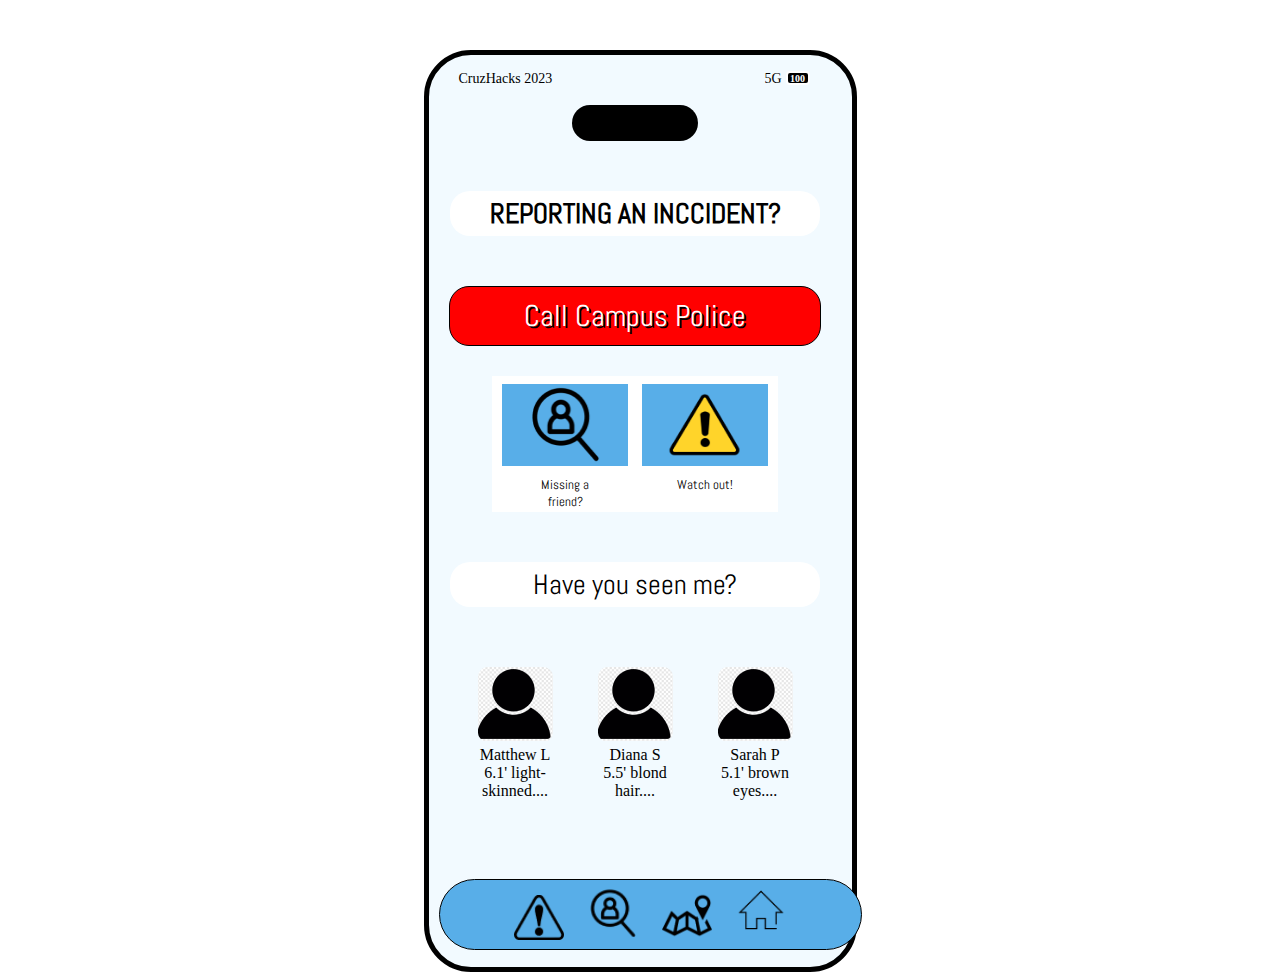
==== stephanys/index.html @ 381e0c29 "added javascript to create responsive buttons" ====
<!DOCTYPE html>
<html lang="en">
  <head>
    <meta charset="UTF-8" />
    <meta http-equiv="X-UA-Compatible" content="IE=edge" />
    <meta name="viewport" content="width=device-width, initial-scale=1.0" />
    <link rel="stylesheet" href="style.css" />
    <title>Document</title>
  </head>
  <body>
    <section class="main">
      <div class="operator-name">CruzHacks 2023</div>
      <div class="dynamic-island"></div>
      <!-- <div class="dynamic-island-camera"></div> -->
      <div class="operator-icons">
        5G
        <div class="battery">100</div>
      </div>
      <div class="incident-title">
        <strong>REPORTING AN INCCIDENT?</strong>
      </div>
      <div>
        <p class="call-link">
          <a id="call-campus-police" href="#">Call Campus Police</a>
        </p>
      </div>
      <div class="incident-types">
        <div class="missing-incident">
          <div class="image-background-container">
            <img class="button-image" src="images/image 1.png" alt="missing" />
          </div>
          <button>
            <a href="../chris/" target="_blank">Missing a friend?</a>
          </button>
        </div>
        <div>
          <div class="image-background-container">
            <img
              class="button-image"
              src="images/image 17.png"
              alt="watchout"
            />
          </div>
          <button><a href="#">Watch out!</a></button>
        </div>
      </div>
      <div class="missing-person-title">Have you seen me?</div>
      <div class="missing-profiles">
        <div class="profile-card">
          <a href="#"
            ><img
              class="missing-person-image"
              src="images/image 3.png"
              alt="help"
            />
          </a>
          <p>Matthew L</p>
          <p class="description">6.1' light-skinned....</p>
        </div>
        <div class="profile-card">
          <a href="#"
            ><img class="missing-person-image image" src="images/image 3.png" />
          </a>
          <p class="name">Diana S</p>
          <p class="description">5.5' blond hair....</p>
        </div>
        <div class="profile-card">
          <a href="#"
            ><img
              class="missing-person-image"
              src="images/image 3.png"
              alt="help"
            />
          </a>
          <p>Sarah P</p>
          <p class="description">5.1' brown eyes....</p>
        </div>
      </div>
      <footer>
        <div>
          <ul>
            <li>
              <a href="watchout.html"><img src="images/image21.png" /></a>
            </li>
            <li>
              <a href="#"><img src="images/image6.png" /></a>
            </li>
            <li>
              <a href="map.html"><img src="images/image9.png" /></a>
            </li>
            <li>
              <a href="index.html"><img src="images/image18.png" /></a>
            </li>
          </ul>
        </div>
      </footer>
    </section>
    <script src="script.js"></script>
  </body>
</html>
---- stephanys/style.css ----
@import url('https://fonts.googleapis.com/css2?family=Abel&display=swap');
*{
  margin: 0;
  padding: 0;
}
body{
  height: 100vh;
  

}
.main{
  height:852px;
  background-color: #f2faff;
  width: 393px;
  margin: 50px auto;
  border-radius: 47px;
  position: relative;
  border: 5px solid black;
  padding:40px 20px 20px 10px;

 
}
.operator-name{
  position: absolute;
  top: 16px;
  left: 30px;
  font-size: 14px;
  color: rgb(0, 0, 0);
}

.dynamic-island{
  width: 126px;
  height: 36px;
  background: black;
  border-radius: 50px;
  margin: 0 auto;
  margin-top: 10px;
  position: center;
  left: 100px;
  z-index: 99999;
  transition: all .5s;
}

.dynamic-island-camera{
  color: white;
  position: absolute;
  top: 18px;
  right: 110px;
  background: #121212;
  box-shadow: 0 0 1px grey;
  width: 10px;
  height: 10px;
  border-radius: 50px;
  z-index: 99999;
  transition: all .5s;
}

.operator-icons{
  position: absolute;
  top: 16px;
  right: 70px;
  font-size: 14px;
  transition: all .2s;
  color: rgb(0, 0, 0);
}

.battery{
  width: 20px;
  height: 10px;
  border: 2px solid #fff;
  border-radius: 4px;
  font-size: 10px;
  text-align: center;
  color: rgb(255, 255, 255);
  background: #000000;
  font-weight: bold;
  position: absolute;
  top: 0px;
  right: -28px;
}



.incident-title , .missing-person-title{
  margin: 50px auto;
  font-family: 'Abel', sans-serif;
  width: 360px;
  text-align: center;
  padding: 5px ;
  font-size: 28px;
  background-color: #FFFFFF;
  border-radius: 20px;
  
}
.call-link{
  font-family: 'Abel', sans-serif;
  font-size: 30px;
text-shadow: 1px 1px black;

  color: hsl(0, 0%, 100%);
  margin: 20px auto;
  padding: 10px 5px;
  text-align: center;
  background-color: #FF0000;
  border:1px solid black;
  box-shadow:rgba(0, 0, 0, 0.25) ;
  width: 360px;
  border-radius: 20px;

}
.call-link a{
  text-shadow: 2px 2px black;
  text-decoration: none;
  color: #FFFFFF;
}
.incident-types{
  background-color: #FFFFFF;
  padding: 8px  10px 2px 10px;
  width: 266px;
  display: grid;
  grid-template-columns: auto auto;
  text-align: center;
  column-gap: 5%; 
  margin: 30px auto;
}
.image-background-container{
  background-color: #58AEE8;
  display: flex;
  align-content: center;
  justify-content: center;
}
.button-image{
  width: 75px;
  height: 82px; 
}

button{
  font-family: 'Abel', sans-serif;
  background-color: transparent;
  cursor: pointer;
  width: 100px;
  text-align: center;
  border: none;
  border-radius: 4px;
  margin-top: 10px;
  padding:0px 10px;
  font-size: 13px;
  
}
button a{
  text-decoration: none;
  color: black;
}

.missing-profiles{
  width: 360px;
  display: grid;
  grid-template-columns:  auto auto auto;
  margin: 30px auto;
  
  
}
.profile-card{
  width: 100px;
  text-align: center;
  padding: 20px auto;
  margin: 10px auto;
  
}

.missing-person-image{
  width: 75px;
  height: 75px;
}
footer{
  position: absolute;
  bottom: 0;
  width: 100%;
  height: 5.5rem;
  text-align: center;
  border-bottom-right-radius: 60px;
  border-bottom-left-radius: 60px;
 margin:0 auto;
}
ul{
  background-color: #58AEE8;
  padding-bottom: 5px;
  text-align: center;
  border-radius: 40px;
  border: 1px solid black;
  list-style: none;
}
li{
  display: inline-block;
  list-style: none;
  padding-inline: 10px;
}
li img{
  width: 50px;
  
}

/*login html page styling */

.login-page{
  
  margin: 40px auto;
  text-align: center;
}

.logo-image{
  margin-bottom: -60px;
  margin-top: -50px;

}
form { 
  margin: 0 auto;
  background-color: #f2faff;
  width: 300px;
  
} 
.container { 
  padding: 25px; 
  border-radius: 5px;
} 
.login-btn { 
       background-color: #58AEE8; 
       width: 100%;
        color: white; 
        padding: 15px; 
        margin: 10px 0px; 
        border: none; 
        cursor: pointer; 
         } 

 input[type=text], input[type=password] { 
        width: 100%; 
        margin: 8px 0;
        padding: 12px 20px; 
        display: inline-block; 
        box-sizing: border-box; 
    }
 button:hover { 
        opacity: 0.7; 
    } 
 
    /* map html styling*/
  
 .google-maps{
  margin: 60px auto;
  display: flex;
  justify-content: center;
  position: relative;
  overflow: hidden;
  top: 0px;
  left: 0px;
  width: 100%;
  height: 40%;
  border-radius: 10px;
  margin:30px auto;
  border: 2px solid black;
}
 

 .comment-section{
  width:100%;
  border: 1px solid black;
  border-radius: 5px;
  background-color: #FFFFFF;
  padding: 5px;
  
 }
 
 .insert-comment-box{
  text-align: left;
  width: 103%;
  margin-top: 10px;
 }
input{
  border: none;
  border-radius: 4px;
  height: 60px;
  padding:12px 10px;
}
 .submit-btn{       
  background-color: #58AEE8; 
  width: 30%;
   color: white; 
   padding: 10px; 
   border: none; 
   cursor: pointer; 
    }
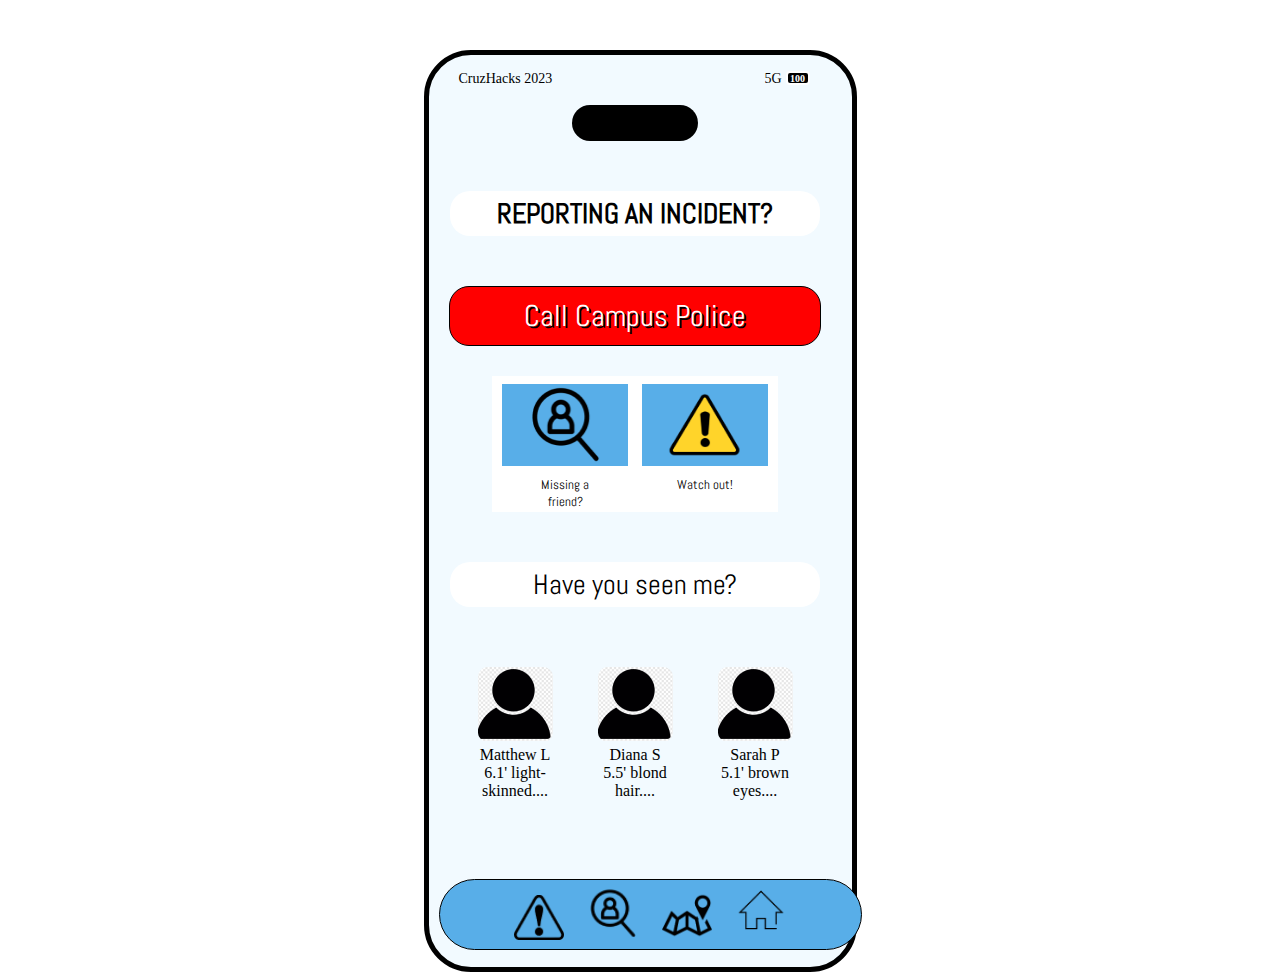
==== commit 4c234009: "mispelled correction" ====
--- a/stephanys/index.html
+++ b/stephanys/index.html
@@ -17,7 +17,7 @@
         <div class="battery">100</div>
       </div>
       <div class="incident-title">
-        <strong>REPORTING AN INCCIDENT?</strong>
+        <strong>REPORTING AN INCIDENT?</strong>
       </div>
       <div>
         <p class="call-link">
@@ -41,7 +41,9 @@
               alt="watchout"
             />
           </div>
-          <button><a href="#">Watch out!</a></button>
+          <button>
+            <a href="watchout.html" target="_blank">Watch out!</a>
+          </button>
         </div>
       </div>
       <div class="missing-person-title">Have you seen me?</div>
@@ -80,7 +82,7 @@
         <div>
           <ul>
             <li>
-              <a href="watchout.html"><img src="images/image21.png" /></a>
+              <a href="incidents.html"><img src="images/image21.png" /></a>
             </li>
             <li>
               <a href="#"><img src="images/image6.png" /></a>
--- a/stephanys/style.css
+++ b/stephanys/style.css
@@ -289,4 +289,21 @@
    padding: 10px; 
    border: none; 
    cursor: pointer; 
-    } +    } 
+    /*--------------------Incidents Page Styling--------------*/
+
+    .incident-log-title{
+      margin: 30px auto;
+      font-family: 'Abel', sans-serif;
+      width: 360px;
+      text-align: center;
+      padding: 5px ;
+      font-size: 28px;
+      border-radius: 20px;
+    }
+    .incident-log{
+      width: 360px;
+      height: 520px;
+      background-color: #FFFFFF; 
+      margin: 0 auto;
+    }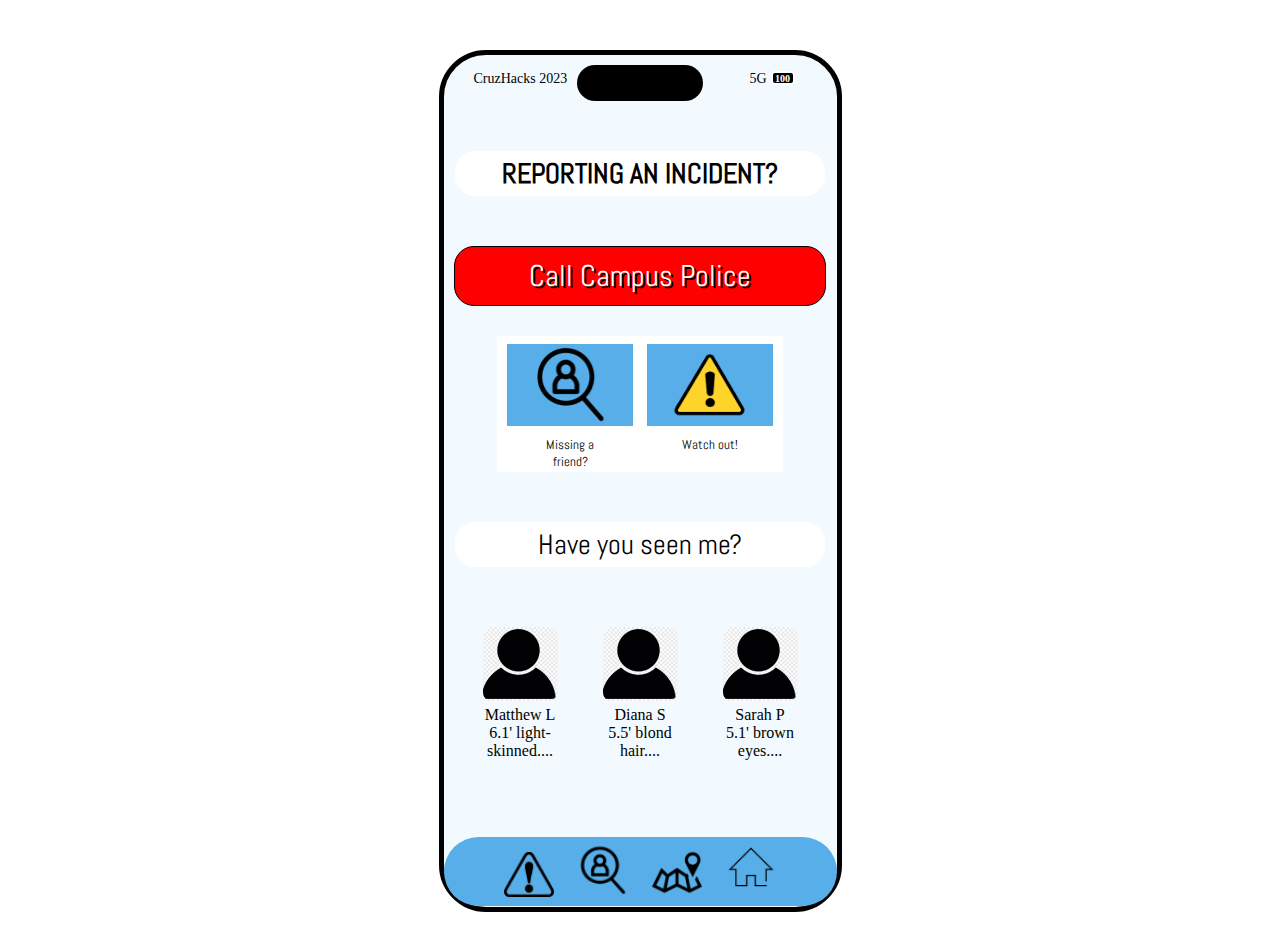
==== commit 3b00bc28: "Adding footer to incident report. Refactoring images under stephanys." ====
--- a/stephanys/index.html
+++ b/stephanys/index.html
@@ -27,22 +27,22 @@
       <div class="incident-types">
         <div class="missing-incident">
           <div class="image-background-container">
-            <img class="button-image" src="images/image 1.png" alt="missing" />
+            <img class="button-image" src="../images/report-incident.png" alt="missing" />
           </div>
           <button>
-            <a href="../chris/" target="_blank">Missing a friend?</a>
+            <a href="../chris/index.html" target="_self">Missing a friend?</a>
           </button>
         </div>
         <div>
           <div class="image-background-container">
             <img
               class="button-image"
-              src="images/image 17.png"
+              src="../images/incidents-yellow.png"
               alt="watchout"
             />
           </div>
           <button>
-            <a href="watchout.html" target="_blank">Watch out!</a>
+            <a href="../Fe/incident-report.html" target="_self">Watch out!</a>
           </button>
         </div>
       </div>
@@ -52,7 +52,7 @@
           <a href="#"
             ><img
               class="missing-person-image"
-              src="images/image 3.png"
+              src="../images/figure.png"
               alt="help"
             />
           </a>
@@ -61,7 +61,7 @@
         </div>
         <div class="profile-card">
           <a href="#"
-            ><img class="missing-person-image image" src="images/image 3.png" />
+            ><img class="missing-person-image image" src="../images/figure.png" />
           </a>
           <p class="name">Diana S</p>
           <p class="description">5.5' blond hair....</p>
@@ -70,7 +70,7 @@
           <a href="#"
             ><img
               class="missing-person-image"
-              src="images/image 3.png"
+              src="../images/figure.png"
               alt="help"
             />
           </a>
@@ -82,16 +82,16 @@
         <div>
           <ul>
             <li>
-              <a href="incidents.html"><img src="images/image21.png" /></a>
+              <a href="incidents.html"><img src="../images/incidents-logo.png" /></a>
             </li>
             <li>
-              <a href="#"><img src="images/image6.png" /></a>
+              <a href="#"><img src="../images/missing-persons-gallery.png" /></a>
             </li>
             <li>
-              <a href="map.html"><img src="images/image9.png" /></a>
+              <a href="map.html"><img src="../images/map.png" /></a>
             </li>
             <li>
-              <a href="index.html"><img src="images/image18.png" /></a>
+              <a href="index.html"><img src="../images/home.png" /></a>
             </li>
           </ul>
         </div>
--- a/stephanys/style.css
+++ b/stephanys/style.css
@@ -16,7 +16,7 @@
   border-radius: 47px;
   position: relative;
   border: 5px solid black;
-  padding:40px 20px 20px 10px;
+  /* padding:40px 20px 0px 0px; */
 
  
 }
@@ -79,8 +79,6 @@
   right: -28px;
 }
 
-
-
 .incident-title , .missing-person-title{
   margin: 50px auto;
   font-family: 'Abel', sans-serif;
@@ -172,6 +170,7 @@
   width: 75px;
   height: 75px;
 }
+
 footer{
   position: absolute;
   bottom: 0;
@@ -180,24 +179,28 @@
   text-align: center;
   border-bottom-right-radius: 60px;
   border-bottom-left-radius: 60px;
- margin:0 auto;
-}
+}
+
 ul{
   background-color: #58AEE8;
   padding-bottom: 5px;
   text-align: center;
   border-radius: 40px;
-  border: 1px solid black;
+  border: none;
   list-style: none;
-}
+  float: center;
+  width: 100%;
+  margin-top: 18px;
+}
+
 li{
   display: inline-block;
   list-style: none;
   padding-inline: 10px;
 }
+
 li img{
-  width: 50px;
-  
+  width: 50px;  
 }
 
 /*login html page styling */
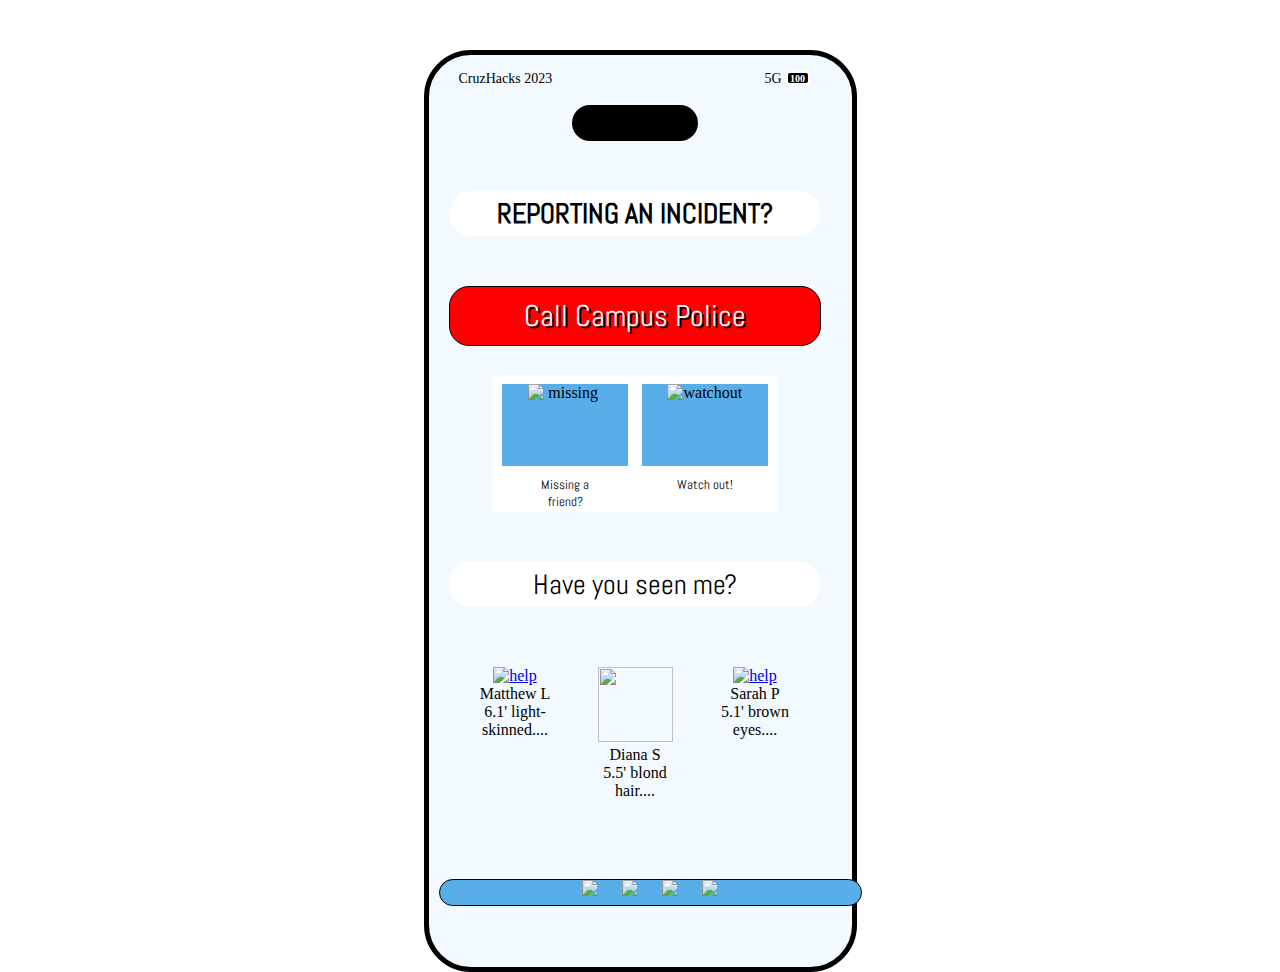
==== commit d5f07e56: "thank you page created" ====
--- a/stephanys/index.html
+++ b/stephanys/index.html
@@ -12,6 +12,7 @@
       <div class="operator-name">CruzHacks 2023</div>
       <div class="dynamic-island"></div>
       <!-- <div class="dynamic-island-camera"></div> -->
+
       <div class="operator-icons">
         5G
         <div class="battery">100</div>
@@ -27,22 +28,22 @@
       <div class="incident-types">
         <div class="missing-incident">
           <div class="image-background-container">
-            <img class="button-image" src="../images/report-incident.png" alt="missing" />
+            <img class="button-image" src="images/image 1.png" alt="missing" />
           </div>
           <button>
-            <a href="../chris/index.html" target="_self">Missing a friend?</a>
+            <a href="../chris/" target="_blank">Missing a friend?</a>
           </button>
         </div>
         <div>
           <div class="image-background-container">
             <img
               class="button-image"
-              src="../images/incidents-yellow.png"
+              src="images/image 17.png"
               alt="watchout"
             />
           </div>
           <button>
-            <a href="../Fe/incident-report.html" target="_self">Watch out!</a>
+            <a href="watchout.html" target="_blank">Watch out!</a>
           </button>
         </div>
       </div>
@@ -52,7 +53,7 @@
           <a href="#"
             ><img
               class="missing-person-image"
-              src="../images/figure.png"
+              src="images/image 3.png"
               alt="help"
             />
           </a>
@@ -61,7 +62,7 @@
         </div>
         <div class="profile-card">
           <a href="#"
-            ><img class="missing-person-image image" src="../images/figure.png" />
+            ><img class="missing-person-image image" src="images/image 3.png" />
           </a>
           <p class="name">Diana S</p>
           <p class="description">5.5' blond hair....</p>
@@ -70,7 +71,7 @@
           <a href="#"
             ><img
               class="missing-person-image"
-              src="../images/figure.png"
+              src="images/image 3.png"
               alt="help"
             />
           </a>
@@ -82,16 +83,16 @@
         <div>
           <ul>
             <li>
-              <a href="incidents.html"><img src="../images/incidents-logo.png" /></a>
+              <a href="incidents.html"><img src="images/image21.png" /></a>
             </li>
             <li>
-              <a href="#"><img src="../images/missing-persons-gallery.png" /></a>
+              <a href="#"><img src="images/image6.png" /></a>
             </li>
             <li>
-              <a href="map.html"><img src="../images/map.png" /></a>
+              <a href="map.html"><img src="images/image9.png" /></a>
             </li>
             <li>
-              <a href="index.html"><img src="../images/home.png" /></a>
+              <a href="index.html"><img src="images/image18.png" /></a>
             </li>
           </ul>
         </div>
--- a/stephanys/style.css
+++ b/stephanys/style.css
@@ -16,7 +16,7 @@
   border-radius: 47px;
   position: relative;
   border: 5px solid black;
-  /* padding:40px 20px 0px 0px; */
+  padding:40px 20px 20px 10px;
 
  
 }
@@ -79,6 +79,8 @@
   right: -28px;
 }
 
+
+
 .incident-title , .missing-person-title{
   margin: 50px auto;
   font-family: 'Abel', sans-serif;
@@ -170,7 +172,6 @@
   width: 75px;
   height: 75px;
 }
-
 footer{
   position: absolute;
   bottom: 0;
@@ -179,28 +180,24 @@
   text-align: center;
   border-bottom-right-radius: 60px;
   border-bottom-left-radius: 60px;
-}
-
+ margin:0 auto;
+}
 ul{
   background-color: #58AEE8;
   padding-bottom: 5px;
   text-align: center;
   border-radius: 40px;
-  border: none;
+  border: 1px solid black;
   list-style: none;
-  float: center;
-  width: 100%;
-  margin-top: 18px;
-}
-
+}
 li{
   display: inline-block;
   list-style: none;
   padding-inline: 10px;
 }
-
 li img{
-  width: 50px;  
+  width: 50px;
+  
 }
 
 /*login html page styling */
@@ -309,4 +306,6 @@
       height: 520px;
       background-color: #FFFFFF; 
       margin: 0 auto;
-    }+    }
+
+  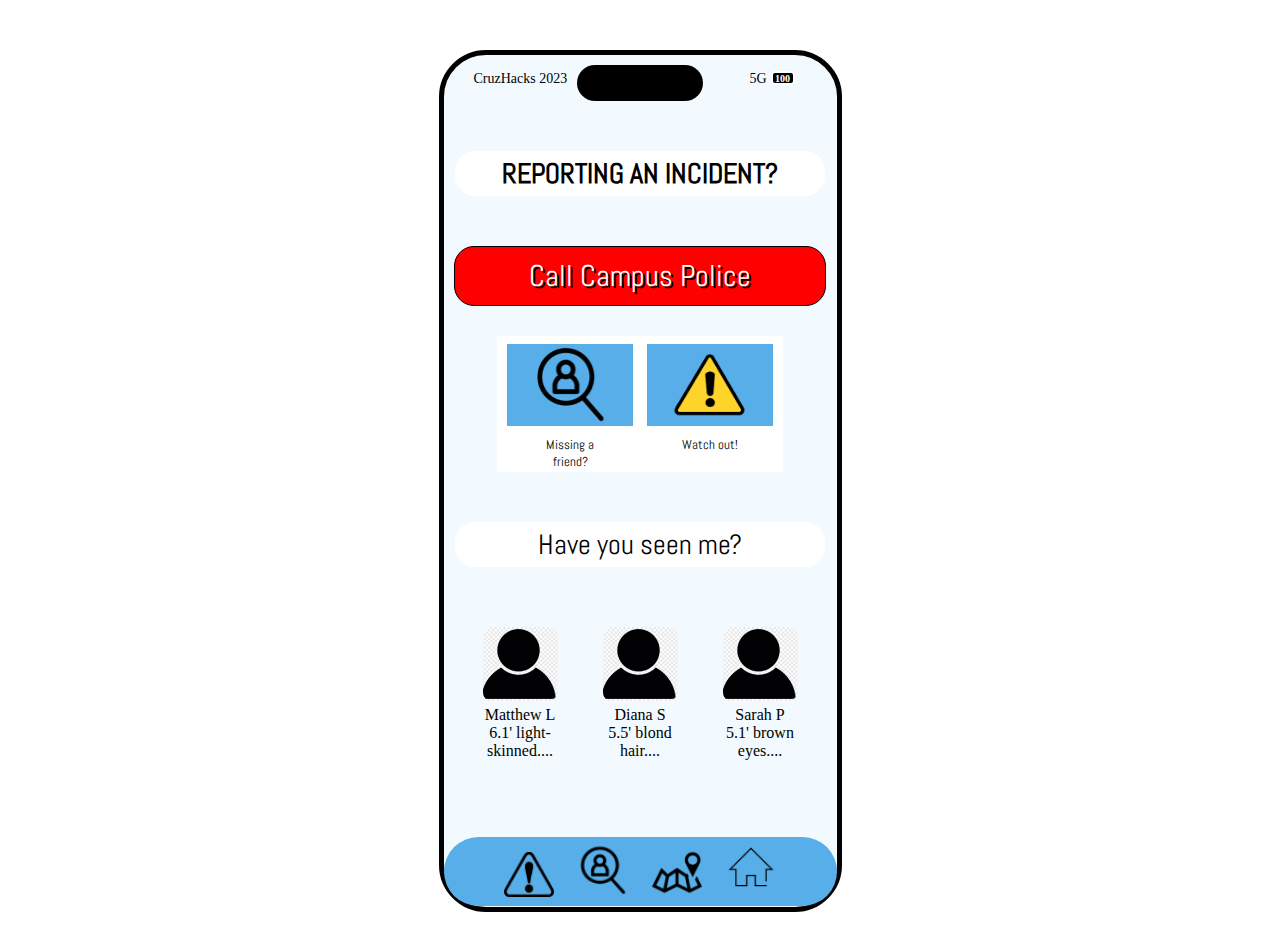
==== commit 6f9e927c: "Merge branch 'main' of https://github.com/cmason145/CruzHacks-App" ====
--- a/stephanys/index.html
+++ b/stephanys/index.html
@@ -28,22 +28,22 @@
       <div class="incident-types">
         <div class="missing-incident">
           <div class="image-background-container">
-            <img class="button-image" src="images/image 1.png" alt="missing" />
+            <img class="button-image" src="../images/report-incident.png" alt="missing" />
           </div>
           <button>
-            <a href="../chris/" target="_blank">Missing a friend?</a>
+            <a href="../chris/index.html" target="_self">Missing a friend?</a>
           </button>
         </div>
         <div>
           <div class="image-background-container">
             <img
               class="button-image"
-              src="images/image 17.png"
+              src="../images/incidents-yellow.png"
               alt="watchout"
             />
           </div>
           <button>
-            <a href="watchout.html" target="_blank">Watch out!</a>
+            <a href="../Fe/incident-report.html" target="_self">Watch out!</a>
           </button>
         </div>
       </div>
@@ -53,7 +53,7 @@
           <a href="#"
             ><img
               class="missing-person-image"
-              src="images/image 3.png"
+              src="../images/figure.png"
               alt="help"
             />
           </a>
@@ -62,7 +62,7 @@
         </div>
         <div class="profile-card">
           <a href="#"
-            ><img class="missing-person-image image" src="images/image 3.png" />
+            ><img class="missing-person-image image" src="../images/figure.png" />
           </a>
           <p class="name">Diana S</p>
           <p class="description">5.5' blond hair....</p>
@@ -71,7 +71,7 @@
           <a href="#"
             ><img
               class="missing-person-image"
-              src="images/image 3.png"
+              src="../images/figure.png"
               alt="help"
             />
           </a>
@@ -83,16 +83,16 @@
         <div>
           <ul>
             <li>
-              <a href="incidents.html"><img src="images/image21.png" /></a>
+              <a href="incidents.html"><img src="../images/incidents-logo.png" /></a>
             </li>
             <li>
-              <a href="#"><img src="images/image6.png" /></a>
+              <a href="../Fe/gallery.html"><img src="../images/missing-persons-gallery.png" /></a>
             </li>
             <li>
-              <a href="map.html"><img src="images/image9.png" /></a>
+              <a href="map.html"><img src="../images/map.png" /></a>
             </li>
             <li>
-              <a href="index.html"><img src="images/image18.png" /></a>
+              <a href="index.html"><img src="../images/home.png" /></a>
             </li>
           </ul>
         </div>
--- a/stephanys/style.css
+++ b/stephanys/style.css
@@ -16,7 +16,7 @@
   border-radius: 47px;
   position: relative;
   border: 5px solid black;
-  padding:40px 20px 20px 10px;
+  /* padding:40px 20px 0px 0px; */
 
  
 }
@@ -79,8 +79,6 @@
   right: -28px;
 }
 
-
-
 .incident-title , .missing-person-title{
   margin: 50px auto;
   font-family: 'Abel', sans-serif;
@@ -172,6 +170,7 @@
   width: 75px;
   height: 75px;
 }
+
 footer{
   position: absolute;
   bottom: 0;
@@ -180,24 +179,28 @@
   text-align: center;
   border-bottom-right-radius: 60px;
   border-bottom-left-radius: 60px;
- margin:0 auto;
-}
+}
+
 ul{
   background-color: #58AEE8;
   padding-bottom: 5px;
   text-align: center;
   border-radius: 40px;
-  border: 1px solid black;
+  border: none;
   list-style: none;
-}
+  float: center;
+  width: 100%;
+  margin-top: 18px;
+}
+
 li{
   display: inline-block;
   list-style: none;
   padding-inline: 10px;
 }
+
 li img{
-  width: 50px;
-  
+  width: 50px;  
 }
 
 /*login html page styling */
@@ -290,7 +293,8 @@
    border: none; 
    cursor: pointer; 
     } 
-    /*--------------------Incidents Page Styling--------------*/
+    /*--------------------Incidents Log Page Styling--------------*/
+
 
     .incident-log-title{
       margin: 30px auto;
@@ -308,4 +312,41 @@
       margin: 0 auto;
     }
 
-  +  
+
+  .incident-log-title{
+    margin: 30px auto;
+    font-family: 'Abel', sans-serif;
+    width: 360px;
+    text-align: center;
+    padding: 5px ;
+    font-size: 28px;
+    border-radius: 20px;
+  }
+  .incident-log-bg{
+    width: 360px;
+    height: 620px;
+    background-color: #FFFFFF; 
+    margin: 0 auto;
+    border-radius: 5px;
+    padding-top: 15px;
+    /* padding-left: 15px; */
+  }
+  
+  .incident-bg {
+    height: 130px;
+    width: 320px;
+    background-color: #58AEE8;
+    border-radius: 5px;
+    padding-top: 15px;
+    padding-left: 10px;
+    margin: 15px;
+  }
+  
+  .text {
+    color: black;
+    position: center;
+    font-family: 'Abel', sans-serif;
+    font-size: 30px;
+  }
+/*9372ba43c72591df3f360bbc3a42c0f577ee2e80*/
